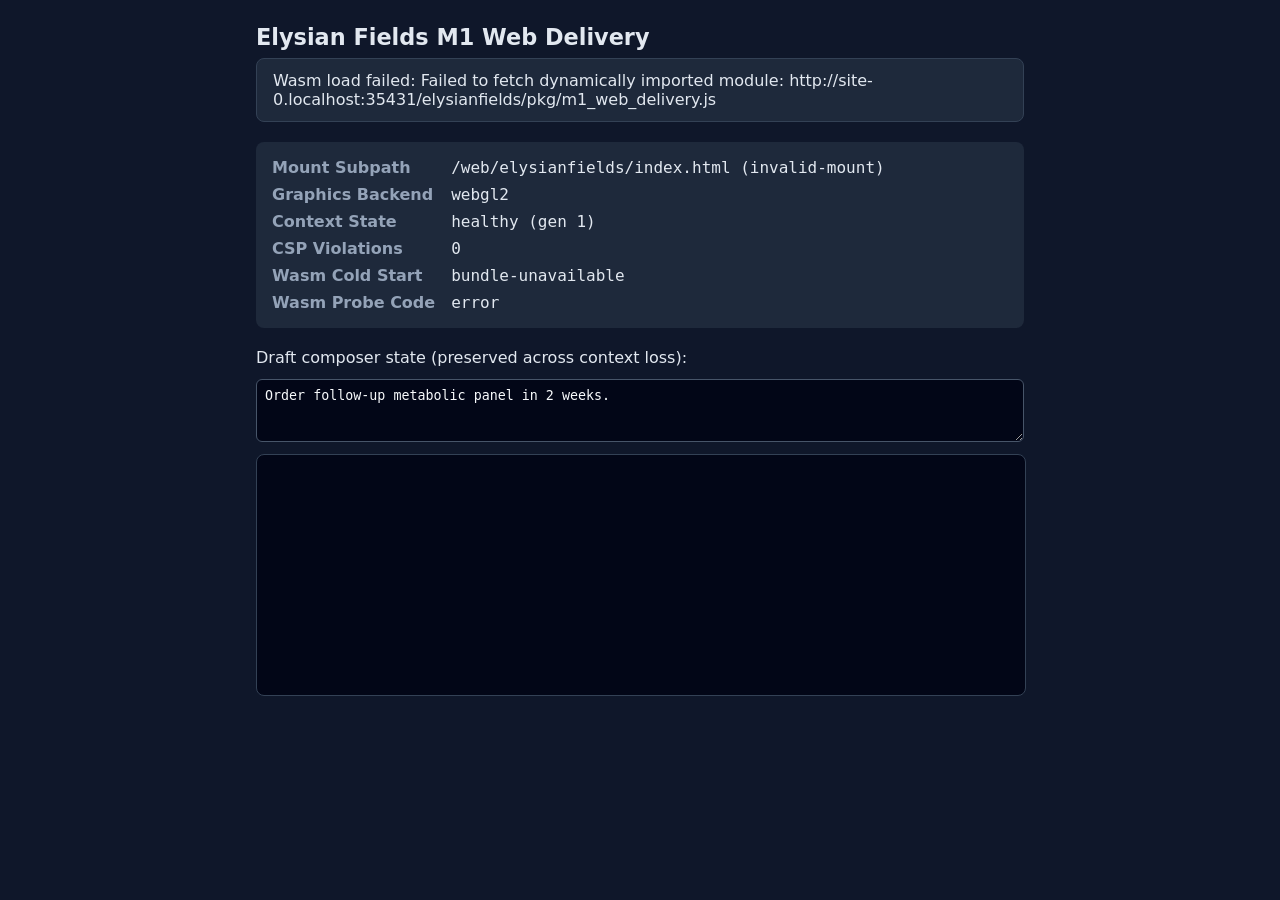
==== web/elysianfields/index.html @ e6be9bad "feat(m1): add web delivery qualification crate, harnesses, and build-time reports" ====
<!DOCTYPE html>
<html lang="en">
<head>
  <meta charset="utf-8">
  <meta name="viewport" content="width=device-width, initial-scale=1">
  <title>Elysian Fields — M1 Web Delivery Harness</title>
  <link rel="stylesheet" href="./styles.css">
</head>
<body>
  <main id="elysian-app" class="app-shell" data-mount-prefix="/elysianfields">
    <header class="app-header">
      <h1>Elysian Fields M1 Web Delivery</h1>
      <p id="status-banner" class="status-banner" role="status" aria-live="polite">
        Initializing browser delivery probe...
      </p>
    </header>

    <section class="diagnostics-grid" aria-label="Delivery diagnostics">
      <dl class="metric-list">
        <dt>Mount Subpath</dt>
        <dd id="metric-subpath">pending</dd>
        <dt>Graphics Backend</dt>
        <dd id="metric-backend">probing</dd>
        <dt>Context State</dt>
        <dd id="metric-context">initializing</dd>
        <dt>CSP Violations</dt>
        <dd id="metric-csp-violations">0</dd>
        <dt>Wasm Cold Start</dt>
        <dd id="metric-cold-start">pending</dd>
        <dt>Wasm Probe Code</dt>
        <dd id="metric-probe-code">pending</dd>
      </dl>
    </section>

    <section id="fallback-panel" class="fallback-panel" hidden>
      <h2>Hardware-accelerated browser graphics unavailable</h2>
      <p id="fallback-detail">
        Elysian Fields requires WebGL2 (or WebGPU) to render interactive workspaces.
      </p>
    </section>

    <section class="workspace-panel">
      <label for="composer-draft">Draft composer state (preserved across context loss):</label>
      <textarea id="composer-draft" rows="3">Order follow-up metabolic panel in 2 weeks.</textarea>
      <canvas id="elysian-canvas" width="640" height="240" aria-label="Elysian Fields WebGL2/WebGPU surface"></canvas>
    </section>
  </main>

  <script type="module" src="./bootstrap.js"></script>
</body>
</html>
---- web/elysianfields/styles.css ----
:root {
  color-scheme: light dark;
  font-family: system-ui, -apple-system, BlinkMacSystemFont, "Segoe UI", sans-serif;
}

body {
  margin: 0;
  padding: 1.5rem;
  background: #0f172a;
  color: #e2e8f0;
}

.app-shell {
  max-width: 48rem;
  margin: 0 auto;
  display: flex;
  flex-direction: column;
  gap: 1.25rem;
}

.app-header h1 {
  margin: 0 0 0.5rem 0;
  font-size: 1.4rem;
}

.status-banner {
  margin: 0;
  padding: 0.75rem 1rem;
  border-radius: 0.5rem;
  background: #1e293b;
  border: 1px solid #334155;
}

.metric-list {
  display: grid;
  grid-template-columns: max-content 1fr;
  gap: 0.5rem 1rem;
  margin: 0;
  padding: 1rem;
  border-radius: 0.5rem;
  background: #1e293b;
}

.metric-list dt {
  font-weight: 600;
  color: #94a3b8;
}

.metric-list dd {
  margin: 0;
  font-family: ui-monospace, SFMono-Regular, Menlo, monospace;
}

.fallback-panel {
  padding: 1rem;
  border-radius: 0.5rem;
  background: #450a0a;
  border: 1px solid #dc2626;
}

.workspace-panel {
  display: flex;
  flex-direction: column;
  gap: 0.75rem;
}

#composer-draft {
  width: 100%;
  box-sizing: border-box;
  padding: 0.5rem;
  border-radius: 0.375rem;
  border: 1px solid #475569;
  background: #020617;
  color: #f8fafc;
}

#elysian-canvas {
  width: 100%;
  height: 240px;
  border-radius: 0.5rem;
  border: 1px solid #334155;
  background: #020617;
}
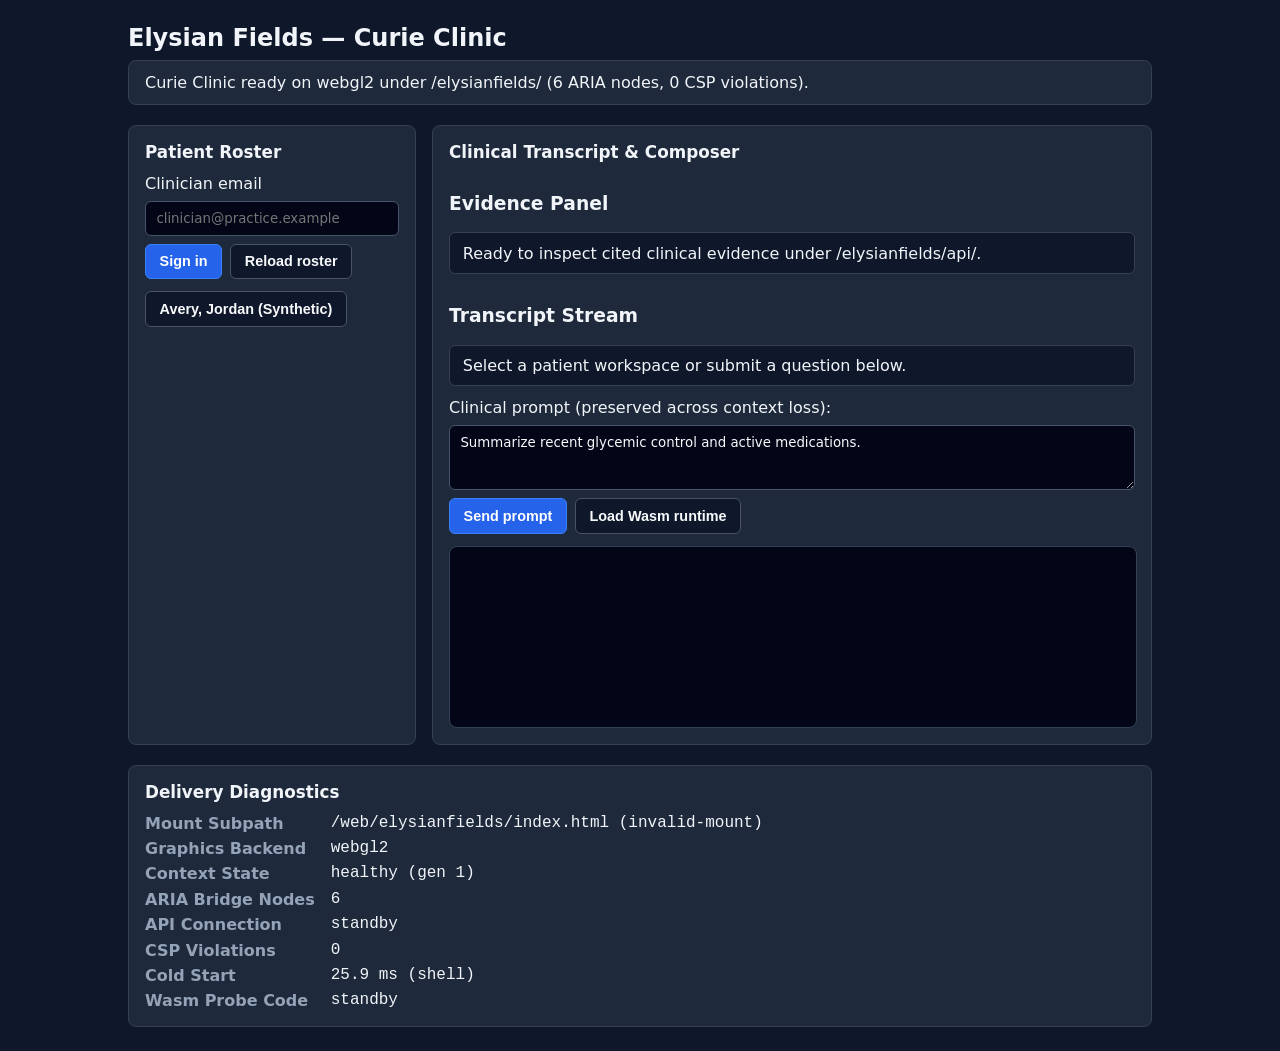
==== commit cf64cbb9: "feat(web): upgrade /elysianfields/ browser shell with ARIA bridge, live API/SSE client, and multi-br" ====
--- a/web/elysianfields/index.html
+++ b/web/elysianfields/index.html
@@ -3,19 +3,72 @@
 <head>
   <meta charset="utf-8">
   <meta name="viewport" content="width=device-width, initial-scale=1">
-  <title>Elysian Fields — M1 Web Delivery Harness</title>
+  <title>Elysian Fields — Curie Clinic Web Shell</title>
   <link rel="stylesheet" href="./styles.css">
 </head>
 <body>
-  <main id="elysian-app" class="app-shell" data-mount-prefix="/elysianfields">
+  <div id="elysian-app" class="app-shell" data-mount-prefix="/elysianfields">
     <header class="app-header">
-      <h1>Elysian Fields M1 Web Delivery</h1>
+      <h1>Elysian Fields — Curie Clinic</h1>
       <p id="status-banner" class="status-banner" role="status" aria-live="polite">
-        Initializing browser delivery probe...
+        Initializing Curie Clinic browser shell...
       </p>
     </header>
 
-    <section class="diagnostics-grid" aria-label="Delivery diagnostics">
+    <section id="fallback-panel" class="fallback-panel" hidden>
+      <h2>Hardware-accelerated browser graphics unavailable</h2>
+      <p id="fallback-detail">
+        Elysian Fields requires WebGL2 (or WebGPU) to render GPU workspaces. Accessible controls remain available below.
+      </p>
+    </section>
+
+    <div class="workspace-grid">
+      <nav class="panel" aria-label="Patient roster">
+        <h2>Patient Roster</h2>
+        <form id="auth-form" class="auth-form" aria-label="Clinician sign-in">
+          <label for="signin-email">Clinician email</label>
+          <input id="signin-email" name="email" type="email" autocomplete="username" placeholder="clinician@practice.example">
+          <div class="auth-row">
+            <button id="btn-signin" type="submit" class="btn btn-primary">Sign in</button>
+            <button id="btn-refresh-roster" type="button" class="btn">Reload roster</button>
+          </div>
+        </form>
+        <ul id="patient-roster-list" class="roster-list" aria-label="Assigned patients">
+          <li><button type="button" class="roster-btn" data-workspace-id="ws-demo-1">Avery, Jordan (Synthetic)</button></li>
+        </ul>
+      </nav>
+
+      <main class="panel" aria-label="Clinical workspace">
+        <h2>Clinical Transcript &amp; Composer</h2>
+        <section aria-label="Evidence citations">
+          <h3>Evidence Panel</h3>
+          <ul id="evidence-list" class="evidence-list">
+            <li class="transcript-item">Ready to inspect cited clinical evidence under /elysianfields/api/.</li>
+          </ul>
+        </section>
+
+        <section aria-label="Transcript stream">
+          <h3>Transcript Stream</h3>
+          <ul id="transcript-list" class="transcript-list" aria-live="polite">
+            <li class="transcript-item">Select a patient workspace or submit a question below.</li>
+          </ul>
+        </section>
+
+        <form id="composer-form" class="composer-form" aria-label="Clinical prompt composer">
+          <label for="composer-draft">Clinical prompt (preserved across context loss):</label>
+          <textarea id="composer-draft" rows="3">Summarize recent glycemic control and active medications.</textarea>
+          <div class="composer-actions">
+            <button id="btn-send-prompt" type="submit" class="btn btn-primary">Send prompt</button>
+            <button id="btn-load-wasm" type="button" class="btn">Load Wasm runtime</button>
+          </div>
+        </form>
+
+        <canvas id="elysian-canvas" width="640" height="180" aria-label="Elysian Fields WebGL2/WebGPU surface"></canvas>
+      </main>
+    </div>
+
+    <section class="panel" aria-label="Delivery diagnostics">
+      <h2>Delivery Diagnostics</h2>
       <dl class="metric-list">
         <dt>Mount Subpath</dt>
         <dd id="metric-subpath">pending</dd>
@@ -23,29 +76,20 @@
         <dd id="metric-backend">probing</dd>
         <dt>Context State</dt>
         <dd id="metric-context">initializing</dd>
+        <dt>ARIA Bridge Nodes</dt>
+        <dd id="metric-a11y-nodes">0</dd>
+        <dt>API Connection</dt>
+        <dd id="metric-api-state">standby</dd>
         <dt>CSP Violations</dt>
         <dd id="metric-csp-violations">0</dd>
-        <dt>Wasm Cold Start</dt>
+        <dt>Cold Start</dt>
         <dd id="metric-cold-start">pending</dd>
         <dt>Wasm Probe Code</dt>
-        <dd id="metric-probe-code">pending</dd>
+        <dd id="metric-probe-code">standby</dd>
       </dl>
     </section>
+  </div>
 
-    <section id="fallback-panel" class="fallback-panel" hidden>
-      <h2>Hardware-accelerated browser graphics unavailable</h2>
-      <p id="fallback-detail">
-        Elysian Fields requires WebGL2 (or WebGPU) to render interactive workspaces.
-      </p>
-    </section>
-
-    <section class="workspace-panel">
-      <label for="composer-draft">Draft composer state (preserved across context loss):</label>
-      <textarea id="composer-draft" rows="3">Order follow-up metabolic panel in 2 weeks.</textarea>
-      <canvas id="elysian-canvas" width="640" height="240" aria-label="Elysian Fields WebGL2/WebGPU surface"></canvas>
-    </section>
-  </main>
-
-  <script type="module" src="./bootstrap.js"></script>
+  <script type="module" src="./boot.js"></script>
 </body>
 </html>
--- a/web/elysianfields/styles.css
+++ b/web/elysianfields/styles.css
@@ -7,20 +7,39 @@
   margin: 0;
   padding: 1.5rem;
   background: #0f172a;
-  color: #e2e8f0;
+  color: #f1f5f9;
+}
+
+.ef-sr-only {
+  position: fixed;
+  width: 1px;
+  height: 1px;
+  padding: 0;
+  margin: -1px;
+  overflow: hidden;
+  clip: rect(0, 0, 0, 0);
+  white-space: nowrap;
+  border: 0;
+  pointer-events: none;
 }
 
 .app-shell {
-  max-width: 48rem;
+  max-width: 64rem;
   margin: 0 auto;
   display: flex;
   flex-direction: column;
   gap: 1.25rem;
 }
 
+.app-header {
+  display: flex;
+  flex-direction: column;
+  gap: 0.5rem;
+}
+
 .app-header h1 {
-  margin: 0 0 0.5rem 0;
-  font-size: 1.4rem;
+  margin: 0;
+  font-size: 1.5rem;
 }
 
 .status-banner {
@@ -31,14 +50,111 @@
   border: 1px solid #334155;
 }
 
+.workspace-grid {
+  display: grid;
+  grid-template-columns: minmax(14rem, 18rem) 1fr;
+  gap: 1rem;
+}
+
+@media (max-width: 720px) {
+  .workspace-grid {
+    grid-template-columns: 1fr;
+  }
+}
+
+.panel {
+  padding: 1rem;
+  border-radius: 0.5rem;
+  background: #1e293b;
+  border: 1px solid #334155;
+  display: flex;
+  flex-direction: column;
+  gap: 0.75rem;
+}
+
+.panel h2 {
+  margin: 0;
+  font-size: 1.05rem;
+}
+
+.roster-list,
+.transcript-list,
+.evidence-list {
+  list-style: none;
+  margin: 0;
+  padding: 0;
+  display: flex;
+  flex-direction: column;
+  gap: 0.5rem;
+}
+
+.roster-btn,
+.btn {
+  padding: 0.55rem 0.85rem;
+  border-radius: 0.375rem;
+  border: 1px solid #475569;
+  background: #0f172a;
+  color: #f8fafc;
+  font-size: 0.9rem;
+  font-weight: 600;
+  text-align: left;
+  cursor: pointer;
+}
+
+.btn-primary {
+  background: #2563eb;
+  border-color: #3b82f6;
+  color: #ffffff;
+  text-align: center;
+}
+
+.roster-btn:focus-visible,
+.btn:focus-visible,
+input:focus-visible,
+textarea:focus-visible {
+  outline: 3px solid #93c5fd;
+  outline-offset: 2px;
+}
+
+.transcript-item {
+  padding: 0.65rem 0.8rem;
+  border-radius: 0.375rem;
+  background: #0f172a;
+  border: 1px solid #334155;
+}
+
+.composer-form,
+.auth-form {
+  display: flex;
+  flex-direction: column;
+  gap: 0.5rem;
+}
+
+.auth-row,
+.composer-actions {
+  display: flex;
+  gap: 0.5rem;
+  flex-wrap: wrap;
+}
+
+input[type="email"],
+input[type="text"],
+#composer-draft {
+  width: 100%;
+  box-sizing: border-box;
+  padding: 0.55rem 0.65rem;
+  border-radius: 0.375rem;
+  border: 1px solid #475569;
+  background: #020617;
+  color: #f8fafc;
+  font-family: inherit;
+}
+
 .metric-list {
   display: grid;
   grid-template-columns: max-content 1fr;
-  gap: 0.5rem 1rem;
+  gap: 0.4rem 1rem;
   margin: 0;
-  padding: 1rem;
-  border-radius: 0.5rem;
-  background: #1e293b;
 }
 
 .metric-list dt {
@@ -58,25 +174,9 @@
   border: 1px solid #dc2626;
 }
 
-.workspace-panel {
-  display: flex;
-  flex-direction: column;
-  gap: 0.75rem;
-}
-
-#composer-draft {
-  width: 100%;
-  box-sizing: border-box;
-  padding: 0.5rem;
-  border-radius: 0.375rem;
-  border: 1px solid #475569;
-  background: #020617;
-  color: #f8fafc;
-}
-
 #elysian-canvas {
   width: 100%;
-  height: 240px;
+  height: 180px;
   border-radius: 0.5rem;
   border: 1px solid #334155;
   background: #020617;
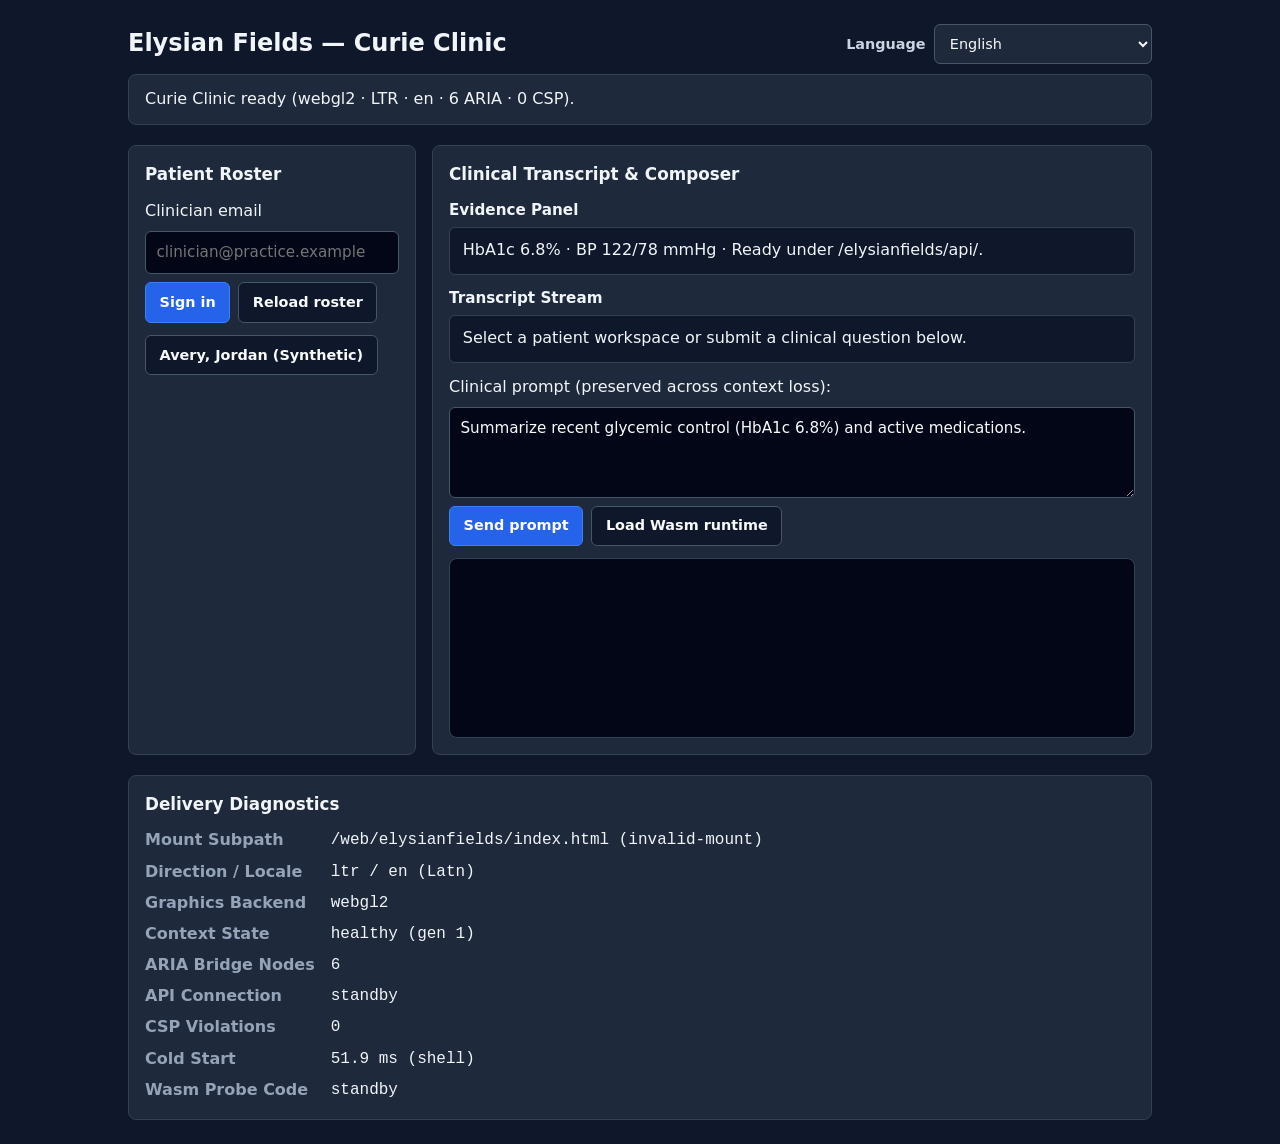
==== commit d66f2ff0: "feat: upgrade desktop/mobile web shells for 7+ scripts and add multilingual GUI QA harness" ====
--- a/web/elysianfields/index.html
+++ b/web/elysianfields/index.html
@@ -1,5 +1,5 @@
 <!DOCTYPE html>
-<html lang="en">
+<html lang="en" dir="ltr">
 <head>
   <meta charset="utf-8">
   <meta name="viewport" content="width=device-width, initial-scale=1">
@@ -9,7 +9,26 @@
 <body>
   <div id="elysian-app" class="app-shell" data-mount-prefix="/elysianfields">
     <header class="app-header">
-      <h1>Elysian Fields — Curie Clinic</h1>
+      <div class="header-row">
+        <h1 id="clinic-title">Elysian Fields — Curie Clinic</h1>
+        <div class="locale-control">
+          <label id="label-locale" class="locale-label" for="locale-select">Language</label>
+          <select id="locale-select" class="locale-select" aria-label="Language">
+            <option value="en">English</option>
+            <option value="he">עברית (Hebrew · RTL)</option>
+            <option value="ar">العربية (Arabic · RTL)</option>
+            <option value="zh-Hans">简体中文 (Chinese)</option>
+            <option value="ja">日本語 (Japanese)</option>
+            <option value="vi">Tiếng Việt (Vietnamese)</option>
+            <option value="hi">हिन्दी (Hindi · Devanagari)</option>
+            <option value="es">Español</option>
+            <option value="fr">Français</option>
+            <option value="pt">Português</option>
+            <option value="de">Deutsch</option>
+            <option value="ko">한국어</option>
+          </select>
+        </div>
+      </div>
       <p id="status-banner" class="status-banner" role="status" aria-live="polite">
         Initializing Curie Clinic browser shell...
       </p>
@@ -23,40 +42,40 @@
     </section>
 
     <div class="workspace-grid">
-      <nav class="panel" aria-label="Patient roster">
-        <h2>Patient Roster</h2>
+      <nav id="clinic-nav" class="panel" aria-label="Patient roster">
+        <h2 id="heading-roster">Patient Roster</h2>
         <form id="auth-form" class="auth-form" aria-label="Clinician sign-in">
-          <label for="signin-email">Clinician email</label>
-          <input id="signin-email" name="email" type="email" autocomplete="username" placeholder="clinician@practice.example">
+          <label id="label-signin-email" for="signin-email">Clinician email</label>
+          <input id="signin-email" name="email" type="email" dir="auto" autocomplete="username" placeholder="clinician@practice.example">
           <div class="auth-row">
             <button id="btn-signin" type="submit" class="btn btn-primary">Sign in</button>
             <button id="btn-refresh-roster" type="button" class="btn">Reload roster</button>
           </div>
         </form>
         <ul id="patient-roster-list" class="roster-list" aria-label="Assigned patients">
-          <li><button type="button" class="roster-btn" data-workspace-id="ws-demo-1">Avery, Jordan (Synthetic)</button></li>
+          <li><button id="sample-patient-btn" type="button" class="roster-btn" data-workspace-id="ws-demo-1">Avery, Jordan (Synthetic)</button></li>
         </ul>
       </nav>
 
-      <main class="panel" aria-label="Clinical workspace">
-        <h2>Clinical Transcript &amp; Composer</h2>
+      <main id="clinic-main" class="panel" aria-label="Clinical workspace">
+        <h2 id="heading-workspace">Clinical Transcript &amp; Composer</h2>
         <section aria-label="Evidence citations">
-          <h3>Evidence Panel</h3>
-          <ul id="evidence-list" class="evidence-list">
-            <li class="transcript-item">Ready to inspect cited clinical evidence under /elysianfields/api/.</li>
+          <h3 id="heading-evidence">Evidence Panel</h3>
+          <ul id="evidence-list" class="evidence-list" dir="auto">
+            <li id="sample-evidence-item" class="transcript-item" dir="auto">Ready to inspect cited clinical evidence under /elysianfields/api/.</li>
           </ul>
         </section>
 
         <section aria-label="Transcript stream">
-          <h3>Transcript Stream</h3>
-          <ul id="transcript-list" class="transcript-list" aria-live="polite">
-            <li class="transcript-item">Select a patient workspace or submit a question below.</li>
+          <h3 id="heading-transcript">Transcript Stream</h3>
+          <ul id="transcript-list" class="transcript-list" aria-live="polite" dir="auto">
+            <li id="sample-transcript-item" class="transcript-item" dir="auto">Select a patient workspace or submit a question below.</li>
           </ul>
         </section>
 
         <form id="composer-form" class="composer-form" aria-label="Clinical prompt composer">
-          <label for="composer-draft">Clinical prompt (preserved across context loss):</label>
-          <textarea id="composer-draft" rows="3">Summarize recent glycemic control and active medications.</textarea>
+          <label id="label-composer" for="composer-draft">Clinical prompt (preserved across context loss):</label>
+          <textarea id="composer-draft" rows="3" dir="auto">Summarize recent glycemic control and active medications.</textarea>
           <div class="composer-actions">
             <button id="btn-send-prompt" type="submit" class="btn btn-primary">Send prompt</button>
             <button id="btn-load-wasm" type="button" class="btn">Load Wasm runtime</button>
@@ -68,10 +87,12 @@
     </div>
 
     <section class="panel" aria-label="Delivery diagnostics">
-      <h2>Delivery Diagnostics</h2>
+      <h2 id="heading-diagnostics">Delivery Diagnostics</h2>
       <dl class="metric-list">
         <dt>Mount Subpath</dt>
         <dd id="metric-subpath">pending</dd>
+        <dt>Direction / Locale</dt>
+        <dd id="metric-locale">ltr / en</dd>
         <dt>Graphics Backend</dt>
         <dd id="metric-backend">probing</dd>
         <dt>Context State</dt>
--- a/web/elysianfields/styles.css
+++ b/web/elysianfields/styles.css
@@ -1,13 +1,39 @@
 :root {
   color-scheme: light dark;
-  font-family: system-ui, -apple-system, BlinkMacSystemFont, "Segoe UI", sans-serif;
-}
-
+  font-family:
+    "Noto Sans",
+    "Noto Sans Hebrew",
+    "Noto Sans Arabic",
+    "Noto Sans Devanagari",
+    "Noto Sans CJK SC",
+    "Noto Sans CJK JP",
+    "DejaVu Sans",
+    system-ui,
+    -apple-system,
+    BlinkMacSystemFont,
+    "Segoe UI",
+    sans-serif;
+}
+
+*,
+*::before,
+*::after {
+  box-sizing: border-box;
+}
+
+html,
 body {
   margin: 0;
-  padding: 1.5rem;
+  max-width: 100%;
+  overflow-x: clip;
+  line-height: 1.55;
   background: #0f172a;
   color: #f1f5f9;
+}
+
+body {
+  padding-block: 1.5rem;
+  padding-inline: 1.5rem;
 }
 
 .ef-sr-only {
@@ -25,7 +51,7 @@
 
 .app-shell {
   max-width: 64rem;
-  margin: 0 auto;
+  margin-inline: auto;
   display: flex;
   flex-direction: column;
   gap: 1.25rem;
@@ -34,25 +60,64 @@
 .app-header {
   display: flex;
   flex-direction: column;
-  gap: 0.5rem;
+  gap: 0.65rem;
+}
+
+.header-row {
+  display: flex;
+  align-items: center;
+  justify-content: space-between;
+  gap: 0.75rem;
+  flex-wrap: wrap;
 }
 
 .app-header h1 {
   margin: 0;
   font-size: 1.5rem;
+  line-height: 1.4;
+  overflow-wrap: break-word;
+}
+
+.locale-control {
+  display: flex;
+  align-items: center;
+  gap: 0.5rem;
+  flex-wrap: wrap;
+}
+
+.locale-label {
+  font-size: 0.9rem;
+  font-weight: 600;
+  color: #cbd5e1;
+}
+
+.locale-select {
+  min-height: 40px;
+  padding-block: 0.45rem;
+  padding-inline: 0.7rem;
+  border-radius: 0.375rem;
+  border: 1px solid #475569;
+  background: #1e293b;
+  color: #f8fafc;
+  font-family: inherit;
+  font-size: 0.9rem;
+  line-height: 1.4;
+  max-width: 100%;
 }
 
 .status-banner {
   margin: 0;
-  padding: 0.75rem 1rem;
+  padding-block: 0.75rem;
+  padding-inline: 1rem;
   border-radius: 0.5rem;
   background: #1e293b;
   border: 1px solid #334155;
+  overflow-wrap: break-word;
 }
 
 .workspace-grid {
   display: grid;
-  grid-template-columns: minmax(14rem, 18rem) 1fr;
+  grid-template-columns: minmax(14rem, 18rem) minmax(0, 1fr);
   gap: 1rem;
 }
 
@@ -63,6 +128,7 @@
 }
 
 .panel {
+  min-width: 0;
   padding: 1rem;
   border-radius: 0.5rem;
   background: #1e293b;
@@ -70,11 +136,21 @@
   display: flex;
   flex-direction: column;
   gap: 0.75rem;
+  overflow-wrap: break-word;
 }
 
 .panel h2 {
   margin: 0;
   font-size: 1.05rem;
+  line-height: 1.45;
+  overflow-wrap: break-word;
+}
+
+.panel h3 {
+  margin: 0 0 0.4rem 0;
+  font-size: 0.95rem;
+  line-height: 1.45;
+  overflow-wrap: break-word;
 }
 
 .roster-list,
@@ -90,14 +166,19 @@
 
 .roster-btn,
 .btn {
-  padding: 0.55rem 0.85rem;
+  min-height: 40px;
+  padding-block: 0.55rem;
+  padding-inline: 0.85rem;
   border-radius: 0.375rem;
   border: 1px solid #475569;
   background: #0f172a;
   color: #f8fafc;
+  font-family: inherit;
   font-size: 0.9rem;
   font-weight: 600;
-  text-align: left;
+  line-height: 1.45;
+  text-align: start;
+  overflow-wrap: break-word;
   cursor: pointer;
 }
 
@@ -110,6 +191,7 @@
 
 .roster-btn:focus-visible,
 .btn:focus-visible,
+.locale-select:focus-visible,
 input:focus-visible,
 textarea:focus-visible {
   outline: 3px solid #93c5fd;
@@ -117,10 +199,14 @@
 }
 
 .transcript-item {
-  padding: 0.65rem 0.8rem;
+  padding-block: 0.65rem;
+  padding-inline: 0.8rem;
   border-radius: 0.375rem;
   background: #0f172a;
   border: 1px solid #334155;
+  line-height: 1.55;
+  overflow-wrap: break-word;
+  unicode-bidi: plaintext;
 }
 
 .composer-form,
@@ -142,17 +228,21 @@
 #composer-draft {
   width: 100%;
   box-sizing: border-box;
-  padding: 0.55rem 0.65rem;
+  padding-block: 0.55rem;
+  padding-inline: 0.65rem;
   border-radius: 0.375rem;
   border: 1px solid #475569;
   background: #020617;
   color: #f8fafc;
   font-family: inherit;
+  font-size: 0.95rem;
+  line-height: 1.55;
+  unicode-bidi: plaintext;
 }
 
 .metric-list {
   display: grid;
-  grid-template-columns: max-content 1fr;
+  grid-template-columns: max-content minmax(0, 1fr);
   gap: 0.4rem 1rem;
   margin: 0;
 }
@@ -165,6 +255,7 @@
 .metric-list dd {
   margin: 0;
   font-family: ui-monospace, SFMono-Regular, Menlo, monospace;
+  overflow-wrap: anywhere;
 }
 
 .fallback-panel {
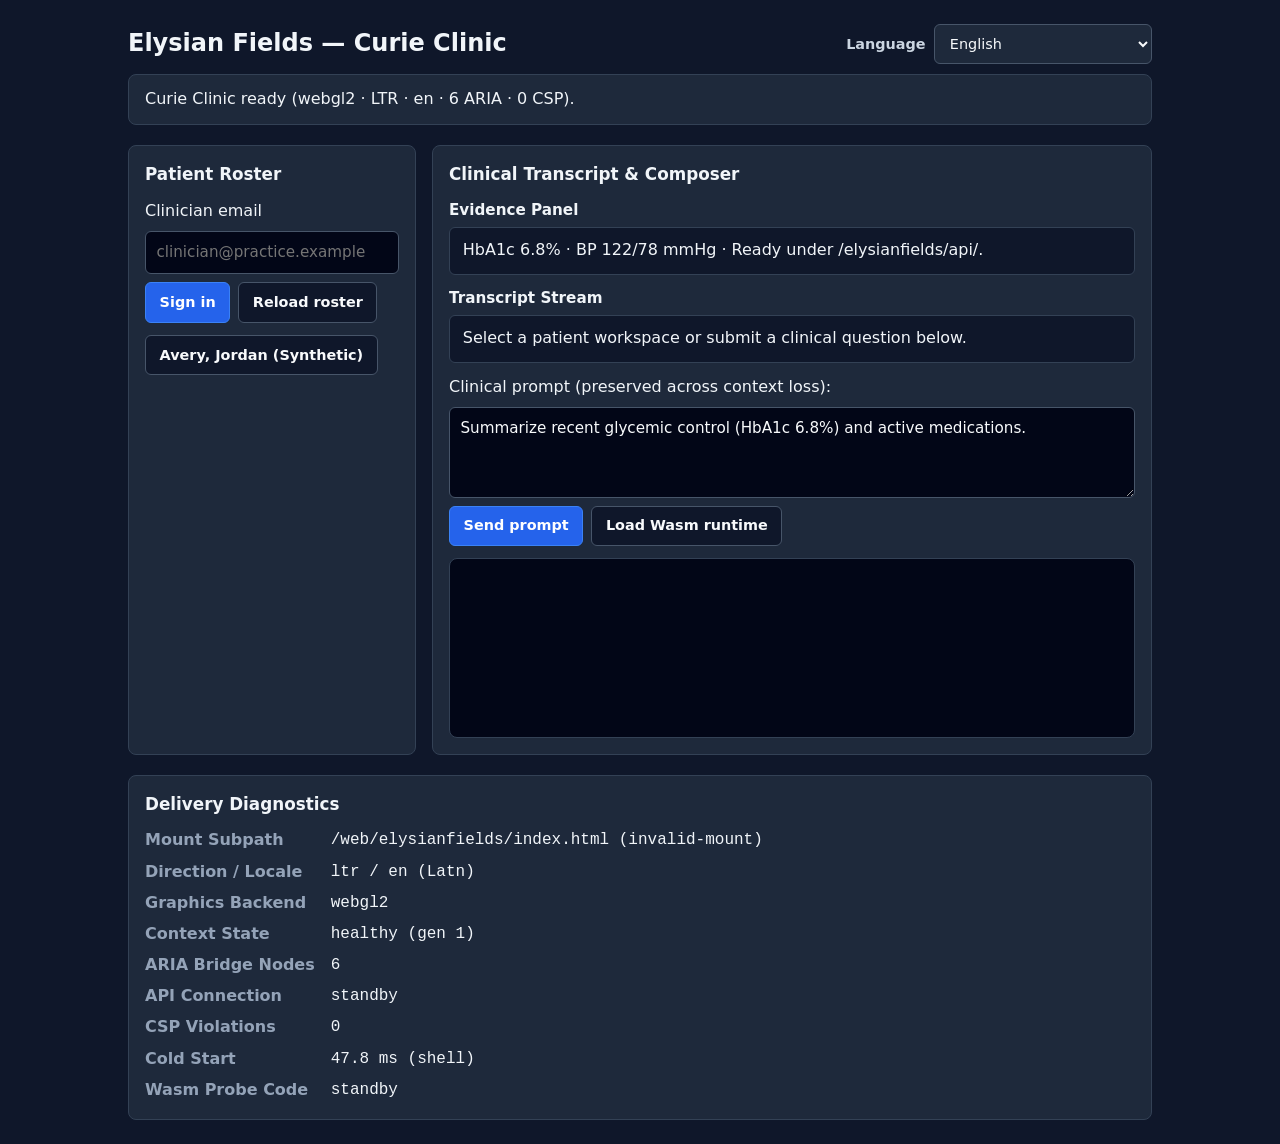
==== commit 17509314: "fix: isolate RTL BiDi crisis phone links, diagnostics, structured inputs, and add QA checks" ====
--- a/web/elysianfields/index.html
+++ b/web/elysianfields/index.html
@@ -46,7 +46,7 @@
         <h2 id="heading-roster">Patient Roster</h2>
         <form id="auth-form" class="auth-form" aria-label="Clinician sign-in">
           <label id="label-signin-email" for="signin-email">Clinician email</label>
-          <input id="signin-email" name="email" type="email" dir="auto" autocomplete="username" placeholder="clinician@practice.example">
+          <input id="signin-email" name="email" type="email" dir="ltr" autocomplete="username" placeholder="clinician@practice.example">
           <div class="auth-row">
             <button id="btn-signin" type="submit" class="btn btn-primary">Sign in</button>
             <button id="btn-refresh-roster" type="button" class="btn">Reload roster</button>
--- a/web/elysianfields/styles.css
+++ b/web/elysianfields/styles.css
@@ -240,6 +240,15 @@
   unicode-bidi: plaintext;
 }
 
+input[type="email"] {
+  direction: ltr;
+  unicode-bidi: isolate;
+}
+
+html[dir="rtl"] input[type="email"] {
+  text-align: right;
+}
+
 .metric-list {
   display: grid;
   grid-template-columns: max-content minmax(0, 1fr);
@@ -256,6 +265,12 @@
   margin: 0;
   font-family: ui-monospace, SFMono-Regular, Menlo, monospace;
   overflow-wrap: anywhere;
+  direction: ltr;
+  unicode-bidi: isolate;
+}
+
+html[dir="rtl"] .metric-list dd {
+  text-align: right;
 }
 
 .fallback-panel {
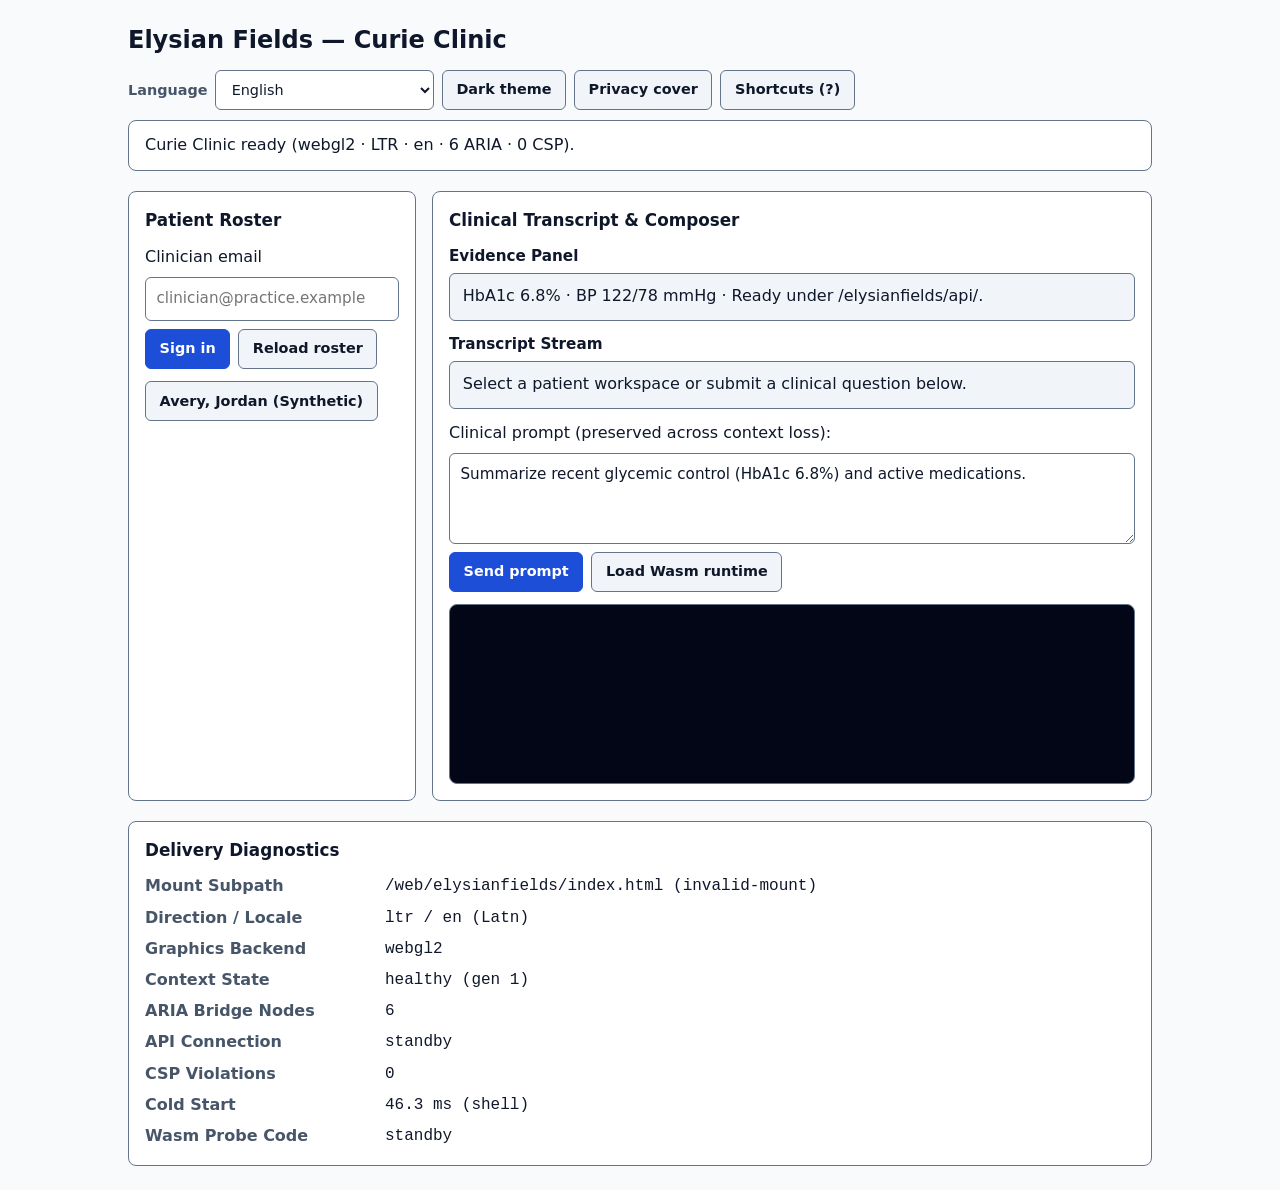
==== commit 9d7708b9: "feat(web,qa): add WCAG 2.1 AA theme switcher, 200% zoom reflow, Privacy Cover, and UX/A11y QA suite" ====
--- a/web/elysianfields/index.html
+++ b/web/elysianfields/index.html
@@ -1,5 +1,5 @@
 <!DOCTYPE html>
-<html lang="en" dir="ltr">
+<html lang="en" dir="ltr" data-theme="dark">
 <head>
   <meta charset="utf-8">
   <meta name="viewport" content="width=device-width, initial-scale=1">
@@ -11,22 +11,27 @@
     <header class="app-header">
       <div class="header-row">
         <h1 id="clinic-title">Elysian Fields — Curie Clinic</h1>
-        <div class="locale-control">
-          <label id="label-locale" class="locale-label" for="locale-select">Language</label>
-          <select id="locale-select" class="locale-select" aria-label="Language">
-            <option value="en">English</option>
-            <option value="he">עברית (Hebrew · RTL)</option>
-            <option value="ar">العربية (Arabic · RTL)</option>
-            <option value="zh-Hans">简体中文 (Chinese)</option>
-            <option value="ja">日本語 (Japanese)</option>
-            <option value="vi">Tiếng Việt (Vietnamese)</option>
-            <option value="hi">हिन्दी (Hindi · Devanagari)</option>
-            <option value="es">Español</option>
-            <option value="fr">Français</option>
-            <option value="pt">Português</option>
-            <option value="de">Deutsch</option>
-            <option value="ko">한국어</option>
-          </select>
+        <div class="header-controls">
+          <div class="locale-control">
+            <label id="label-locale" class="locale-label" for="locale-select">Language</label>
+            <select id="locale-select" class="locale-select" aria-label="Language">
+              <option value="en">English</option>
+              <option value="he">עברית (Hebrew · RTL)</option>
+              <option value="ar">العربية (Arabic · RTL)</option>
+              <option value="zh-Hans">简体中文 (Chinese)</option>
+              <option value="ja">日本語 (Japanese)</option>
+              <option value="vi">Tiếng Việt (Vietnamese)</option>
+              <option value="hi">हिन्दी (Hindi · Devanagari)</option>
+              <option value="es">Español</option>
+              <option value="fr">Français</option>
+              <option value="pt">Português</option>
+              <option value="de">Deutsch</option>
+              <option value="ko">한국어</option>
+            </select>
+          </div>
+          <button id="btn-toggle-theme" type="button" class="btn" aria-pressed="false">Light theme</button>
+          <button id="btn-privacy-cover" type="button" class="btn">Privacy cover</button>
+          <button id="btn-shortcuts" type="button" class="btn">Shortcuts (?)</button>
         </div>
       </div>
       <p id="status-banner" class="status-banner" role="status" aria-live="polite">
@@ -111,6 +116,50 @@
     </section>
   </div>
 
+  <div
+    id="privacy-cover"
+    class="modal-backdrop privacy-cover"
+    role="dialog"
+    aria-modal="true"
+    aria-labelledby="privacy-cover-title"
+    aria-describedby="privacy-cover-hint"
+    hidden
+  >
+    <div class="modal-card">
+      <h2 id="privacy-cover-title">Privacy Cover Active</h2>
+      <p id="privacy-cover-hint">
+        Clinical workspace is concealed. Press Escape or select Resume workspace to continue.
+      </p>
+      <div class="modal-actions">
+        <button id="btn-dismiss-privacy" type="button" class="btn btn-primary">Resume workspace</button>
+      </div>
+    </div>
+  </div>
+
+  <div
+    id="shortcuts-dialog"
+    class="modal-backdrop"
+    role="dialog"
+    aria-modal="true"
+    aria-labelledby="shortcuts-title"
+    hidden
+  >
+    <div class="modal-card">
+      <h2 id="shortcuts-title">Keyboard Shortcuts</h2>
+      <dl class="shortcuts-list">
+        <dt><kbd dir="ltr">Ctrl/Cmd + Shift + L</kbd></dt>
+        <dd id="shortcut-privacy-desc">Toggle Privacy Cover</dd>
+        <dt><kbd dir="ltr">?</kbd></dt>
+        <dd id="shortcut-help-desc">Open Keyboard Shortcuts</dd>
+        <dt><kbd dir="ltr">Escape</kbd></dt>
+        <dd id="shortcut-escape-desc">Dismiss active dialog or Privacy Cover</dd>
+      </dl>
+      <div class="modal-actions">
+        <button id="btn-close-shortcuts" type="button" class="btn btn-primary">Close</button>
+      </div>
+    </div>
+  </div>
+
   <script type="module" src="./boot.js"></script>
 </body>
 </html>
--- a/web/elysianfields/styles.css
+++ b/web/elysianfields/styles.css
@@ -1,5 +1,24 @@
-:root {
-  color-scheme: light dark;
+:root,
+:root[data-theme="dark"] {
+  color-scheme: dark;
+  --bg-page: #0f172a;
+  --bg-panel: #1e293b;
+  --bg-input: #020617;
+  --bg-subtle: #0f172a;
+  --text-primary: #f1f5f9;
+  --text-secondary: #cbd5e1;
+  --border-subtle: #475569;
+  --accent-bg: #1d4ed8;
+  --accent-text: #ffffff;
+  --focus-ring: #93c5fd;
+  --crisis-bg: #3f1d2e;
+  --crisis-border: #be123c;
+  --crisis-text: #fff1f2;
+  --crisis-link: #fde68a;
+  --fallback-bg: #450a0a;
+  --fallback-border: #dc2626;
+  --fallback-text: #fef2f2;
+  --backdrop-bg: rgba(2, 6, 23, 0.9);
   font-family:
     "Noto Sans",
     "Noto Sans Hebrew",
@@ -15,6 +34,28 @@
     sans-serif;
 }
 
+:root[data-theme="light"] {
+  color-scheme: light;
+  --bg-page: #f8fafc;
+  --bg-panel: #ffffff;
+  --bg-input: #ffffff;
+  --bg-subtle: #f1f5f9;
+  --text-primary: #0f172a;
+  --text-secondary: #475569;
+  --border-subtle: #64748b;
+  --accent-bg: #1d4ed8;
+  --accent-text: #ffffff;
+  --focus-ring: #1d4ed8;
+  --crisis-bg: #fff1f2;
+  --crisis-border: #9f1239;
+  --crisis-text: #881337;
+  --crisis-link: #881337;
+  --fallback-bg: #fef2f2;
+  --fallback-border: #991b1b;
+  --fallback-text: #7f1d1d;
+  --backdrop-bg: rgba(15, 23, 42, 0.86);
+}
+
 *,
 *::before,
 *::after {
@@ -27,13 +68,13 @@
   max-width: 100%;
   overflow-x: clip;
   line-height: 1.55;
-  background: #0f172a;
-  color: #f1f5f9;
+  background: var(--bg-page);
+  color: var(--text-primary);
 }
 
 body {
-  padding-block: 1.5rem;
-  padding-inline: 1.5rem;
+  padding-block: clamp(0.75rem, 2vw, 1.5rem);
+  padding-inline: clamp(0.75rem, 2vw, 1.5rem);
 }
 
 .ef-sr-only {
@@ -50,7 +91,8 @@
 }
 
 .app-shell {
-  max-width: 64rem;
+  width: 100%;
+  max-width: min(64rem, 100%);
   margin-inline: auto;
   display: flex;
   flex-direction: column;
@@ -71,11 +113,20 @@
   flex-wrap: wrap;
 }
 
+.header-controls {
+  display: flex;
+  align-items: center;
+  gap: 0.5rem;
+  flex-wrap: wrap;
+  max-width: 100%;
+}
+
 .app-header h1 {
   margin: 0;
   font-size: 1.5rem;
   line-height: 1.4;
   overflow-wrap: break-word;
+  max-width: 100%;
 }
 
 .locale-control {
@@ -83,12 +134,13 @@
   align-items: center;
   gap: 0.5rem;
   flex-wrap: wrap;
+  max-width: 100%;
 }
 
 .locale-label {
   font-size: 0.9rem;
   font-weight: 600;
-  color: #cbd5e1;
+  color: var(--text-secondary);
 }
 
 .locale-select {
@@ -96,9 +148,9 @@
   padding-block: 0.45rem;
   padding-inline: 0.7rem;
   border-radius: 0.375rem;
-  border: 1px solid #475569;
-  background: #1e293b;
-  color: #f8fafc;
+  border: 1px solid var(--border-subtle);
+  background: var(--bg-panel);
+  color: var(--text-primary);
   font-family: inherit;
   font-size: 0.9rem;
   line-height: 1.4;
@@ -110,15 +162,24 @@
   padding-block: 0.75rem;
   padding-inline: 1rem;
   border-radius: 0.5rem;
-  background: #1e293b;
-  border: 1px solid #334155;
+  background: var(--bg-panel);
+  border: 1px solid var(--border-subtle);
+  color: var(--text-primary);
   overflow-wrap: break-word;
 }
 
 .workspace-grid {
   display: grid;
-  grid-template-columns: minmax(14rem, 18rem) minmax(0, 1fr);
+  grid-template-columns: minmax(min(14rem, 100%), min(18rem, 36%)) minmax(0, 1fr);
   gap: 1rem;
+  transition: filter 120ms ease, opacity 120ms ease;
+}
+
+.workspace-grid.is-concealed {
+  filter: blur(14px);
+  opacity: 0.08;
+  pointer-events: none;
+  user-select: none;
 }
 
 @media (max-width: 720px) {
@@ -131,8 +192,9 @@
   min-width: 0;
   padding: 1rem;
   border-radius: 0.5rem;
-  background: #1e293b;
-  border: 1px solid #334155;
+  background: var(--bg-panel);
+  border: 1px solid var(--border-subtle);
+  color: var(--text-primary);
   display: flex;
   flex-direction: column;
   gap: 0.75rem;
@@ -167,25 +229,28 @@
 .roster-btn,
 .btn {
   min-height: 40px;
+  height: auto;
+  max-width: 100%;
   padding-block: 0.55rem;
   padding-inline: 0.85rem;
   border-radius: 0.375rem;
-  border: 1px solid #475569;
-  background: #0f172a;
-  color: #f8fafc;
+  border: 1px solid var(--border-subtle);
+  background: var(--bg-subtle);
+  color: var(--text-primary);
   font-family: inherit;
   font-size: 0.9rem;
   font-weight: 600;
   line-height: 1.45;
   text-align: start;
+  white-space: normal;
   overflow-wrap: break-word;
   cursor: pointer;
 }
 
 .btn-primary {
-  background: #2563eb;
-  border-color: #3b82f6;
-  color: #ffffff;
+  background: var(--accent-bg);
+  border-color: var(--accent-bg);
+  color: var(--accent-text);
   text-align: center;
 }
 
@@ -194,7 +259,7 @@
 .locale-select:focus-visible,
 input:focus-visible,
 textarea:focus-visible {
-  outline: 3px solid #93c5fd;
+  outline: 3px solid var(--focus-ring);
   outline-offset: 2px;
 }
 
@@ -202,8 +267,9 @@
   padding-block: 0.65rem;
   padding-inline: 0.8rem;
   border-radius: 0.375rem;
-  background: #0f172a;
-  border: 1px solid #334155;
+  background: var(--bg-subtle);
+  border: 1px solid var(--border-subtle);
+  color: var(--text-primary);
   line-height: 1.55;
   overflow-wrap: break-word;
   unicode-bidi: plaintext;
@@ -227,13 +293,14 @@
 input[type="text"],
 #composer-draft {
   width: 100%;
+  max-width: 100%;
   box-sizing: border-box;
   padding-block: 0.55rem;
   padding-inline: 0.65rem;
   border-radius: 0.375rem;
-  border: 1px solid #475569;
-  background: #020617;
-  color: #f8fafc;
+  border: 1px solid var(--border-subtle);
+  background: var(--bg-input);
+  color: var(--text-primary);
   font-family: inherit;
   font-size: 0.95rem;
   line-height: 1.55;
@@ -251,19 +318,21 @@
 
 .metric-list {
   display: grid;
-  grid-template-columns: max-content minmax(0, 1fr);
+  grid-template-columns: minmax(0, min(14rem, 42%)) minmax(0, 1fr);
   gap: 0.4rem 1rem;
   margin: 0;
 }
 
 .metric-list dt {
   font-weight: 600;
-  color: #94a3b8;
+  color: var(--text-secondary);
+  overflow-wrap: break-word;
 }
 
 .metric-list dd {
   margin: 0;
   font-family: ui-monospace, SFMono-Regular, Menlo, monospace;
+  color: var(--text-primary);
   overflow-wrap: anywhere;
   direction: ltr;
   unicode-bidi: isolate;
@@ -276,14 +345,103 @@
 .fallback-panel {
   padding: 1rem;
   border-radius: 0.5rem;
-  background: #450a0a;
-  border: 1px solid #dc2626;
+  background: var(--fallback-bg);
+  border: 1px solid var(--fallback-border);
+  color: var(--fallback-text);
 }
 
 #elysian-canvas {
   width: 100%;
+  max-width: 100%;
   height: 180px;
   border-radius: 0.5rem;
-  border: 1px solid #334155;
+  border: 1px solid var(--border-subtle);
   background: #020617;
 }
+
+.modal-backdrop {
+  position: fixed;
+  inset: 0;
+  z-index: 1000;
+  display: flex;
+  align-items: center;
+  justify-content: center;
+  padding: 1rem;
+  background: var(--backdrop-bg);
+}
+
+.modal-backdrop[hidden] {
+  display: none;
+}
+
+.modal-card {
+  width: 100%;
+  max-width: 30rem;
+  padding: 1.25rem;
+  border-radius: 0.65rem;
+  background: var(--bg-panel);
+  border: 2px solid var(--border-subtle);
+  color: var(--text-primary);
+  display: flex;
+  flex-direction: column;
+  gap: 0.85rem;
+  overflow-wrap: break-word;
+}
+
+.modal-card h2 {
+  margin: 0;
+  font-size: 1.2rem;
+  line-height: 1.4;
+}
+
+.modal-card p {
+  margin: 0;
+  color: var(--text-secondary);
+}
+
+.modal-actions {
+  display: flex;
+  justify-content: flex-end;
+  gap: 0.5rem;
+  flex-wrap: wrap;
+}
+
+.shortcuts-list {
+  display: grid;
+  grid-template-columns: minmax(0, max-content) minmax(0, 1fr);
+  gap: 0.5rem 0.85rem;
+  margin: 0;
+  align-items: baseline;
+}
+
+.shortcuts-list dt {
+  font-weight: 600;
+}
+
+.shortcuts-list dd {
+  margin: 0;
+  color: var(--text-secondary);
+}
+
+.shortcuts-list kbd {
+  display: inline-block;
+  padding-block: 0.15rem;
+  padding-inline: 0.45rem;
+  border-radius: 0.25rem;
+  border: 1px solid var(--border-subtle);
+  background: var(--bg-subtle);
+  color: var(--text-primary);
+  font-family: ui-monospace, SFMono-Regular, Menlo, monospace;
+  font-size: 0.85rem;
+}
+
+@media (prefers-reduced-motion: reduce) {
+  *,
+  *::before,
+  *::after {
+    animation-duration: 0.001ms !important;
+    animation-iteration-count: 1 !important;
+    transition-duration: 0.001ms !important;
+    scroll-behavior: auto !important;
+  }
+}
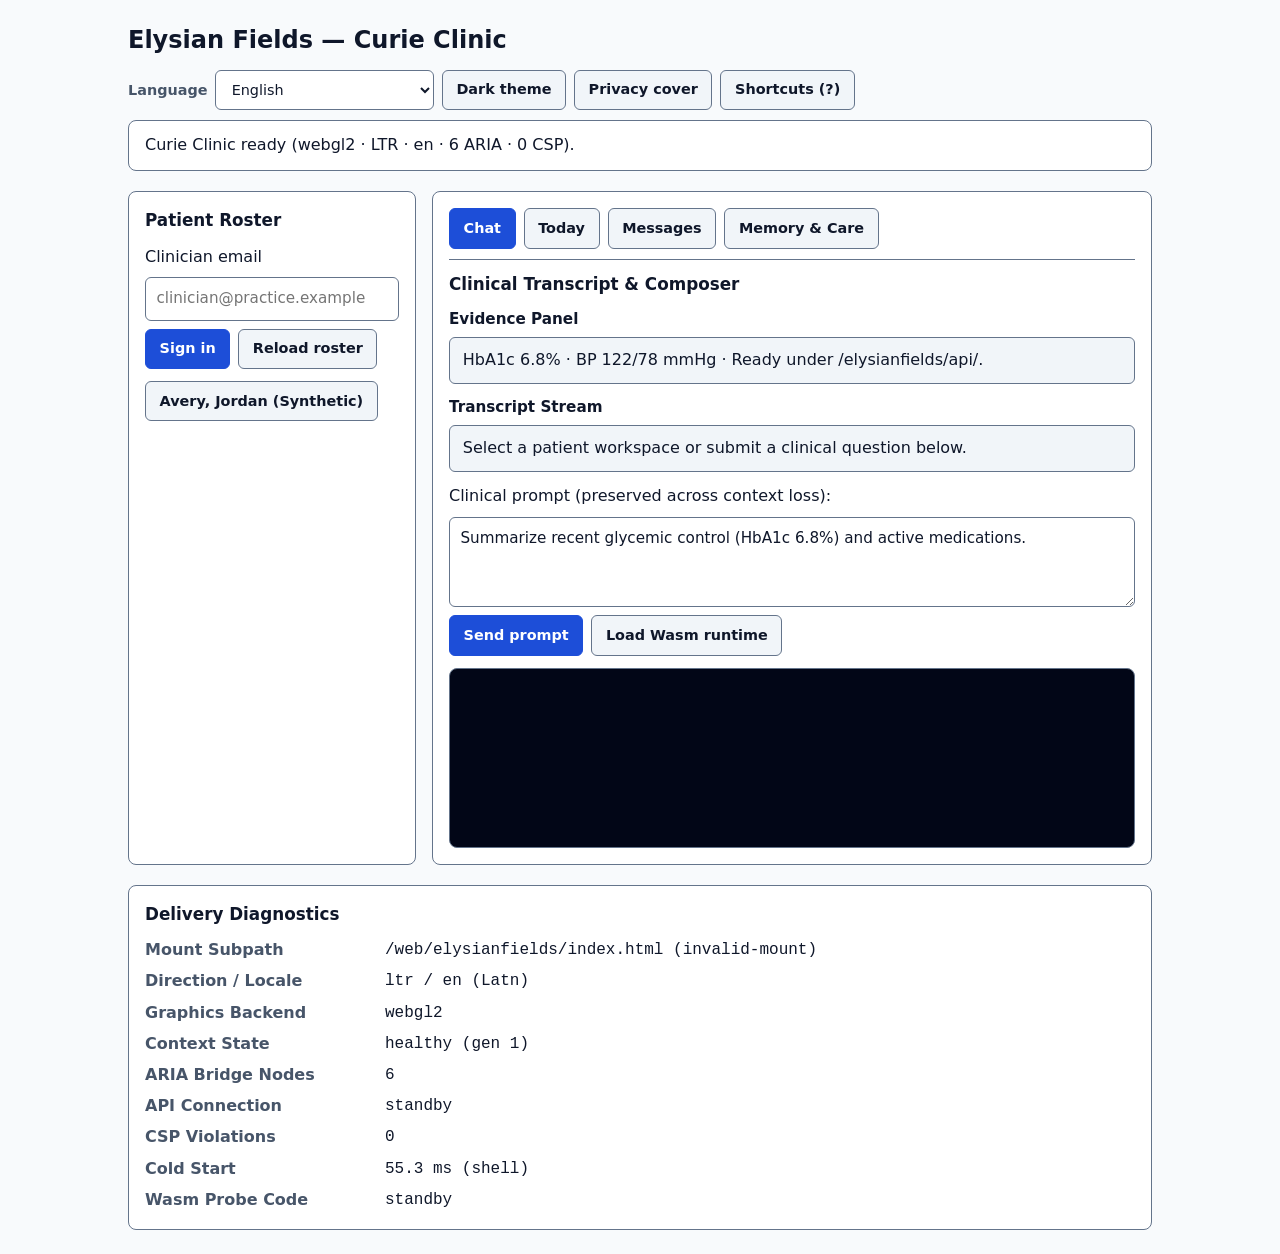
==== commit d5857989: "feat(web): add 4-tab Clinic workstation, Mobile health trends, and 12-locale parity" ====
--- a/web/elysianfields/index.html
+++ b/web/elysianfields/index.html
@@ -63,31 +63,130 @@
       </nav>
 
       <main id="clinic-main" class="panel" aria-label="Clinical workspace">
-        <h2 id="heading-workspace">Clinical Transcript &amp; Composer</h2>
-        <section aria-label="Evidence citations">
-          <h3 id="heading-evidence">Evidence Panel</h3>
-          <ul id="evidence-list" class="evidence-list" dir="auto">
-            <li id="sample-evidence-item" class="transcript-item" dir="auto">Ready to inspect cited clinical evidence under /elysianfields/api/.</li>
-          </ul>
+        <div id="workstation-tabs" class="workstation-tabs" role="tablist" aria-label="Workstation views">
+          <button
+            id="tab-chat"
+            type="button"
+            class="btn tab-btn"
+            role="tab"
+            aria-selected="true"
+            aria-controls="panel-chat"
+            data-tab="chat"
+            tabindex="0"
+          >Chat</button>
+          <button
+            id="tab-today"
+            type="button"
+            class="btn tab-btn"
+            role="tab"
+            aria-selected="false"
+            aria-controls="panel-today"
+            data-tab="today"
+            tabindex="-1"
+          >Today</button>
+          <button
+            id="tab-messages"
+            type="button"
+            class="btn tab-btn"
+            role="tab"
+            aria-selected="false"
+            aria-controls="panel-messages"
+            data-tab="messages"
+            tabindex="-1"
+          >Messages</button>
+          <button
+            id="tab-memory"
+            type="button"
+            class="btn tab-btn"
+            role="tab"
+            aria-selected="false"
+            aria-controls="panel-memory"
+            data-tab="memory"
+            tabindex="-1"
+          >Memory &amp; Care</button>
+        </div>
+
+        <div id="panel-chat" class="tab-panel" role="tabpanel" aria-labelledby="tab-chat">
+          <h2 id="heading-workspace">Clinical Transcript &amp; Composer</h2>
+          <section aria-label="Evidence citations">
+            <h3 id="heading-evidence">Evidence Panel</h3>
+            <ul id="evidence-list" class="evidence-list" dir="auto">
+              <li id="sample-evidence-item" class="transcript-item" dir="auto">Ready to inspect cited clinical evidence under /elysianfields/api/.</li>
+            </ul>
+          </section>
+
+          <section aria-label="Transcript stream">
+            <h3 id="heading-transcript">Transcript Stream</h3>
+            <ul id="transcript-list" class="transcript-list" aria-live="polite" dir="auto">
+              <li id="sample-transcript-item" class="transcript-item" dir="auto">Select a patient workspace or submit a question below.</li>
+            </ul>
+          </section>
+
+          <form id="composer-form" class="composer-form" aria-label="Clinical prompt composer">
+            <label id="label-composer" for="composer-draft">Clinical prompt (preserved across context loss):</label>
+            <textarea id="composer-draft" rows="3" dir="auto">Summarize recent glycemic control and active medications.</textarea>
+            <div class="composer-actions">
+              <button id="btn-send-prompt" type="submit" class="btn btn-primary">Send prompt</button>
+              <button id="btn-load-wasm" type="button" class="btn">Load Wasm runtime</button>
+            </div>
+          </form>
+
+          <canvas id="elysian-canvas" width="640" height="180" aria-label="Elysian Fields WebGL2/WebGPU surface"></canvas>
+        </div>
+
+        <section id="panel-today" class="tab-panel" role="tabpanel" aria-labelledby="tab-today" hidden>
+          <h2 id="heading-today">Today Queue &amp; Visits</h2>
+          <p id="today-channel-banner" class="today-channel-banner" role="status" aria-live="polite">
+            TodaySaysSo · Clinic messaging channel healthy
+          </p>
+          <ul id="today-items-list" class="workflow-list" aria-label="Urgency-sorted today items"></ul>
+          <h3 id="heading-today-visits">Scheduled Visits</h3>
+          <ul id="today-visits-list" class="workflow-list" aria-label="Scheduled visits"></ul>
         </section>
 
-        <section aria-label="Transcript stream">
-          <h3 id="heading-transcript">Transcript Stream</h3>
-          <ul id="transcript-list" class="transcript-list" aria-live="polite" dir="auto">
-            <li id="sample-transcript-item" class="transcript-item" dir="auto">Select a patient workspace or submit a question below.</li>
-          </ul>
+        <section id="panel-messages" class="tab-panel" role="tabpanel" aria-labelledby="tab-messages" hidden>
+          <h2 id="heading-messages">Patient Messages &amp; Draft Replies</h2>
+          <article id="messages-patient-card" class="workflow-card">
+            <h3 id="heading-messages-patient">Incoming Patient Message</h3>
+            <p id="messages-patient-body" class="workflow-body" dir="auto">
+              Home BP averaged 122/78 mmHg this week; requesting confirmation on continuing morning lisinopril 10 mg.
+            </p>
+          </article>
+          <article id="messages-draft-card" class="workflow-card">
+            <h3 id="heading-messages-draft">AI Draft Reply (requires clinician review)</h3>
+            <p id="messages-draft-text" class="workflow-body" dir="auto">
+              Thank you for sharing your home readings (122/78 mmHg). Continue lisinopril 10 mg daily as prescribed and recheck before our next visit.
+            </p>
+            <div class="workflow-actions">
+              <button id="btn-copy-reply" type="button" class="btn btn-primary">Copy Reply</button>
+              <button id="btn-close-reply" type="button" class="btn">Close Reply</button>
+            </div>
+          </article>
+          <div id="messages-closed-bar" class="workflow-card" hidden>
+            <p id="messages-closed-notice" class="workflow-body">
+              Draft reply closed. Select Undo Close to restore it.
+            </p>
+            <div class="workflow-actions">
+              <button id="btn-undo-close" type="button" class="btn btn-primary">Undo Close</button>
+            </div>
+          </div>
+          <p id="messages-action-status" class="workflow-status" role="status" aria-live="polite"></p>
         </section>
 
-        <form id="composer-form" class="composer-form" aria-label="Clinical prompt composer">
-          <label id="label-composer" for="composer-draft">Clinical prompt (preserved across context loss):</label>
-          <textarea id="composer-draft" rows="3" dir="auto">Summarize recent glycemic control and active medications.</textarea>
-          <div class="composer-actions">
-            <button id="btn-send-prompt" type="submit" class="btn btn-primary">Send prompt</button>
-            <button id="btn-load-wasm" type="button" class="btn">Load Wasm runtime</button>
-          </div>
-        </form>
-
-        <canvas id="elysian-canvas" width="640" height="180" aria-label="Elysian Fields WebGL2/WebGPU surface"></canvas>
+        <section id="panel-memory" class="tab-panel" role="tabpanel" aria-labelledby="tab-memory" hidden>
+          <h2 id="heading-memory">Clinical Memory &amp; Connected Care</h2>
+          <ul id="memory-entries-list" class="workflow-list" aria-label="Clinical memory entries"></ul>
+          <div id="memory-connected-care" class="workflow-card">
+            <h3 id="heading-memory-connected-care">Connected Care Invitations</h3>
+            <div class="workflow-actions">
+              <button id="btn-issue-invite" type="button" class="btn btn-primary">Issue Connected Care Invite</button>
+            </div>
+            <p class="workflow-meta">
+              <span id="label-memory-invite">Latest invitation code</span>:
+              <code id="memory-invite-code" class="invite-code-pill" dir="ltr">No active invite issued yet.</code>
+            </p>
+          </div>
+        </section>
       </main>
     </div>
 
@@ -147,6 +246,8 @@
     <div class="modal-card">
       <h2 id="shortcuts-title">Keyboard Shortcuts</h2>
       <dl class="shortcuts-list">
+        <dt><kbd dir="ltr">Ctrl/Cmd + 1–4</kbd></dt>
+        <dd id="shortcut-tabs-desc">Switch workstation tabs (Chat, Today, Messages, Memory)</dd>
         <dt><kbd dir="ltr">Ctrl/Cmd + Shift + L</kbd></dt>
         <dd id="shortcut-privacy-desc">Toggle Privacy Cover</dd>
         <dt><kbd dir="ltr">?</kbd></dt>
--- a/web/elysianfields/styles.css
+++ b/web/elysianfields/styles.css
@@ -350,6 +350,137 @@
   color: var(--fallback-text);
 }
 
+.workstation-tabs {
+  display: flex;
+  flex-wrap: wrap;
+  gap: 0.5rem;
+  padding-block-end: 0.65rem;
+  border-block-end: 1px solid var(--border-subtle);
+  max-width: 100%;
+}
+
+.tab-btn {
+  text-align: center;
+}
+
+.tab-btn[aria-selected="true"] {
+  background: var(--accent-bg);
+  border-color: var(--accent-bg);
+  color: var(--accent-text);
+}
+
+.tab-panel {
+  display: flex;
+  flex-direction: column;
+  gap: 0.75rem;
+  min-width: 0;
+}
+
+.tab-panel[hidden] {
+  display: none;
+}
+
+.today-channel-banner {
+  margin: 0;
+  padding-block: 0.6rem;
+  padding-inline: 0.85rem;
+  border-radius: 0.4rem;
+  background: var(--bg-subtle);
+  border: 1px solid var(--border-subtle);
+  border-inline-start: 4px solid var(--accent-bg);
+  color: var(--text-primary);
+  font-weight: 600;
+  overflow-wrap: break-word;
+}
+
+.workflow-list {
+  list-style: none;
+  margin: 0;
+  padding: 0;
+  display: flex;
+  flex-direction: column;
+  gap: 0.6rem;
+}
+
+.workflow-card {
+  padding-block: 0.75rem;
+  padding-inline: 0.85rem;
+  border-radius: 0.45rem;
+  background: var(--bg-subtle);
+  border: 1px solid var(--border-subtle);
+  color: var(--text-primary);
+  display: flex;
+  flex-direction: column;
+  gap: 0.5rem;
+  min-width: 0;
+  overflow-wrap: break-word;
+}
+
+.workflow-card[hidden] {
+  display: none;
+}
+
+.workflow-card-header {
+  display: flex;
+  align-items: center;
+  justify-content: space-between;
+  gap: 0.5rem;
+  flex-wrap: wrap;
+}
+
+.workflow-body,
+.workflow-meta,
+.workflow-status {
+  margin: 0;
+  line-height: 1.55;
+  overflow-wrap: break-word;
+  unicode-bidi: plaintext;
+}
+
+.workflow-status {
+  color: var(--text-secondary);
+  font-size: 0.9rem;
+}
+
+.workflow-badge {
+  display: inline-flex;
+  align-items: center;
+  padding-block: 0.2rem;
+  padding-inline: 0.55rem;
+  border-radius: 999px;
+  border: 1px solid var(--border-subtle);
+  background: var(--bg-panel);
+  color: var(--text-primary);
+  font-size: 0.82rem;
+  font-weight: 700;
+}
+
+.workflow-badge-accent {
+  background: var(--accent-bg);
+  border-color: var(--accent-bg);
+  color: var(--accent-text);
+}
+
+.workflow-actions {
+  display: flex;
+  gap: 0.5rem;
+  flex-wrap: wrap;
+}
+
+.invite-code-pill {
+  display: inline-block;
+  padding-block: 0.2rem;
+  padding-inline: 0.55rem;
+  border-radius: 0.3rem;
+  border: 1px solid var(--border-subtle);
+  background: var(--bg-panel);
+  color: var(--text-primary);
+  font-family: ui-monospace, SFMono-Regular, Menlo, monospace;
+  font-weight: 700;
+  direction: ltr;
+  unicode-bidi: isolate;
+}
+
 #elysian-canvas {
   width: 100%;
   max-width: 100%;
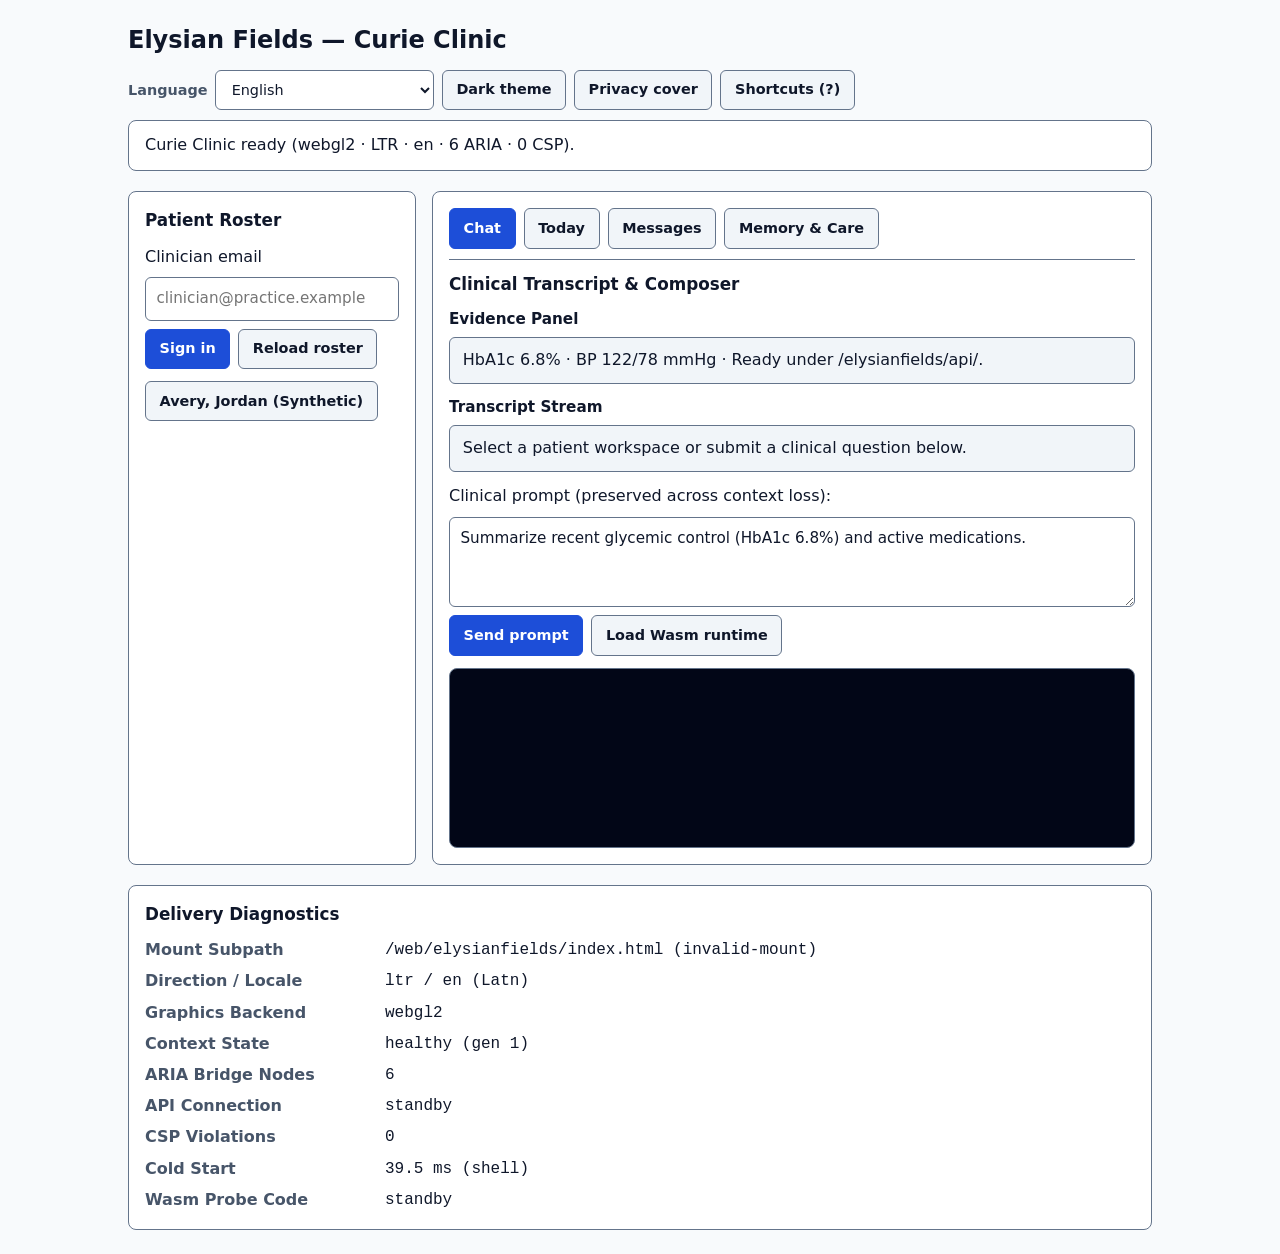
==== commit 4286f638: "feat(web): add Clinic Messages live personal draft sync and Mobile PWA privacy controls" ====
--- a/web/elysianfields/index.html
+++ b/web/elysianfields/index.html
@@ -153,11 +153,24 @@
             </p>
           </article>
           <article id="messages-draft-card" class="workflow-card">
-            <h3 id="heading-messages-draft">AI Draft Reply (requires clinician review)</h3>
+            <div class="workflow-card-header">
+              <h3 id="heading-messages-draft">AI Draft Reply (requires clinician review)</h3>
+              <span id="messages-origin-badge" class="workflow-badge workflow-badge-accent">AI Draft</span>
+            </div>
+            <p id="messages-concern-banner" class="concern-banner" role="note">
+              <strong id="label-messages-concern">Flagged concern</strong>:
+              <span id="messages-concern-text">Verify serum potassium and orthostatic symptoms before any lisinopril dose change.</span>
+            </p>
             <p id="messages-draft-text" class="workflow-body" dir="auto">
               Thank you for sharing your home readings (122/78 mmHg). Continue lisinopril 10 mg daily as prescribed and recheck before our next visit.
             </p>
+            <div class="composer-form">
+              <label id="label-messages-draft-input" for="messages-draft-input">Personal reply draft (editable)</label>
+              <textarea id="messages-draft-input" class="messages-draft-input" rows="3" dir="auto" placeholder="Edit your personal reply draft before copying..."></textarea>
+            </div>
             <div class="workflow-actions">
+              <button id="btn-save-draft" type="button" class="btn btn-primary">Save Draft</button>
+              <button id="btn-restore-ai-draft" type="button" class="btn">Restore AI Draft</button>
               <button id="btn-copy-reply" type="button" class="btn btn-primary">Copy Reply</button>
               <button id="btn-close-reply" type="button" class="btn">Close Reply</button>
             </div>
--- a/web/elysianfields/styles.css
+++ b/web/elysianfields/styles.css
@@ -291,7 +291,8 @@
 
 input[type="email"],
 input[type="text"],
-#composer-draft {
+#composer-draft,
+.messages-draft-input {
   width: 100%;
   max-width: 100%;
   box-sizing: border-box;
@@ -390,6 +391,20 @@
   border-inline-start: 4px solid var(--accent-bg);
   color: var(--text-primary);
   font-weight: 600;
+  overflow-wrap: break-word;
+}
+
+.concern-banner {
+  margin: 0;
+  padding-block: 0.55rem;
+  padding-inline: 0.75rem;
+  border-radius: 0.4rem;
+  background: var(--crisis-bg);
+  border: 1px solid var(--crisis-border);
+  border-inline-start: 4px solid var(--crisis-border);
+  color: var(--crisis-text);
+  font-size: 0.9rem;
+  line-height: 1.5;
   overflow-wrap: break-word;
 }
 
